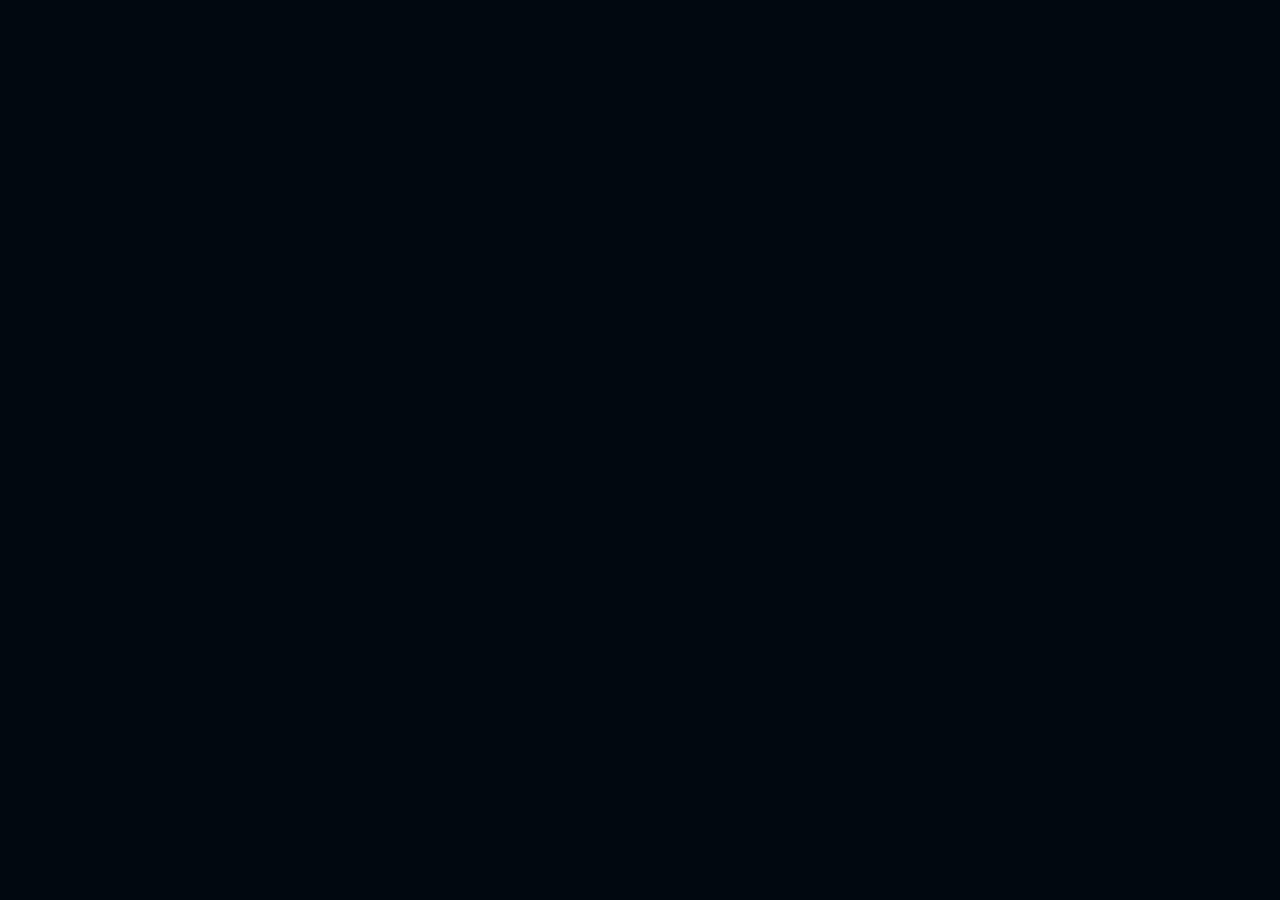
==== Helios.html @ 8babb9b9 "Initial web project commit" ====
<!DOCTYPE html>
<html lang="tr">

<head>
    <meta charset="UTF-8">
    <meta name="viewport" content="width=device-width, initial-scale=1.0">
    <title>HelioWatch – Güneş Fırtınası Erken Uyarı Sistemi</title>
    <link
        href="https://fonts.googleapis.com/css2?family=Orbitron:wght@400;600;700;900&family=Share+Tech+Mono&family=Rajdhani:wght@300;400;600&display=swap"
        rel="stylesheet">
    <style>
        /* ═══════════════════════════════════════════
   TOKENS & RESET
═══════════════════════════════════════════ */
        :root {
            --bg: #020810;
            --bg2: #060e1f;
            --panel: #07111f;
            --border: #12233a;
            --border2: #1e3555;
            --accent: #f5820a;
            --accent2: #ffbb00;
            --cyan: #00d4ff;
            --green: #00ff99;
            --yellow: #ffd600;
            --red: #ff3355;
            --text: #b8cce0;
            --dim: #3e5270;
            --white: #e8f4ff;
            --hd: 'Orbitron', monospace;
            --mono: 'Share Tech Mono', monospace;
            --body: 'Rajdhani', sans-serif;
        }

        *,
        *::before,
        *::after {
            box-sizing: border-box;
            margin: 0;
            padding: 0;
        }

        html {
            scroll-behavior: smooth;
        }

        body {
            background: var(--bg);
            color: var(--text);
            font-family: var(--body);
            font-size: 16px;
            line-height: 1.6;
            overflow-x: hidden;
        }

        ::selection {
            background: rgba(0, 212, 255, .25);
        }

        /* ═══════════════════════════════════════════
   CANVAS STARFIELD
═══════════════════════════════════════════ */
        #starfield {
            position: fixed;
            inset: 0;
            z-index: 0;
            pointer-events: none;
        }

        /* ═══════════════════════════════════════════
   SOLAR CORONA DECORATIONS
═══════════════════════════════════════════ */
        .corona-1 {
            position: fixed;
            top: -200px;
            right: -200px;
            width: 600px;
            height: 600px;
            border-radius: 50%;
            background: radial-gradient(circle, rgba(245, 130, 10, .22) 0%, rgba(245, 130, 10, .06) 40%, transparent 70%);
            animation: corona-pulse 5s ease-in-out infinite;
            pointer-events: none;
            z-index: 0;
        }

        .corona-2 {
            position: fixed;
            bottom: -300px;
            left: -300px;
            width: 700px;
            height: 700px;
            border-radius: 50%;
            background: radial-gradient(circle, rgba(0, 212, 255, .08) 0%, transparent 60%);
            animation: corona-pulse 7s ease-in-out infinite reverse;
            pointer-events: none;
            z-index: 0;
        }

        @keyframes corona-pulse {

            0%,
            100% {
                transform: scale(1);
                opacity: .7
            }

            50% {
                transform: scale(1.08);
                opacity: 1
            }
        }

        /* ═══════════════════════════════════════════
   NAV
═══════════════════════════════════════════ */
        nav {
            position: fixed;
            top: 0;
            left: 0;
            right: 0;
            z-index: 100;
            display: flex;
            align-items: center;
            justify-content: space-between;
            padding: 0 40px;
            height: 64px;
            background: rgba(2, 8, 16, .85);
            backdrop-filter: blur(16px);
            border-bottom: 1px solid var(--border);
        }

        .nav-logo {
            font-family: var(--hd);
            font-size: 1.1rem;
            font-weight: 900;
            letter-spacing: .18em;
            background: linear-gradient(135deg, var(--accent), var(--accent2));
            -webkit-background-clip: text;
            -webkit-text-fill-color: transparent;
        }

        .nav-links {
            display: flex;
            gap: 32px;
        }

        .nav-links a {
            font-family: var(--mono);
            font-size: .72rem;
            letter-spacing: .15em;
            color: var(--dim);
            text-decoration: none;
            text-transform: uppercase;
            transition: color .2s;
        }

        .nav-links a:hover {
            color: var(--cyan);
        }

        .nav-status {
            display: flex;
            align-items: center;
            gap: 8px;
            font-family: var(--mono);
            font-size: .7rem;
            color: var(--green);
        }

        .pulse-dot {
            width: 8px;
            height: 8px;
            border-radius: 50%;
            background: var(--green);
            animation: pulse-dot 1.2s ease-in-out infinite;
        }

        @keyframes pulse-dot {

            0%,
            100% {
                opacity: 1;
                transform: scale(1)
            }

            50% {
                opacity: .4;
                transform: scale(.7)
            }
        }

        /* ═══════════════════════════════════════════
   SECTIONS BASE
═══════════════════════════════════════════ */
        section {
            position: relative;
            z-index: 1;
        }

        .container {
            max-width: 1100px;
            margin: 0 auto;
            padding: 0 32px;
        }

        /* ═══════════════════════════════════════════
   HERO
═══════════════════════════════════════════ */
        #hero {
            min-height: 100vh;
            display: flex;
            flex-direction: column;
            align-items: center;
            justify-content: center;
            text-align: center;
            padding: 100px 32px 60px;
        }

        .hero-eyebrow {
            font-family: var(--mono);
            font-size: .72rem;
            letter-spacing: .4em;
            color: var(--cyan);
            margin-bottom: 20px;
            opacity: 0;
            animation: fade-up .8s .2s forwards;
        }

        .hero-title {
            font-family: var(--hd);
            font-weight: 900;
            font-size: clamp(3rem, 9vw, 7rem);
            line-height: .95;
            letter-spacing: .06em;
            background: linear-gradient(135deg, var(--accent) 0%, var(--accent2) 40%, var(--cyan) 100%);
            -webkit-background-clip: text;
            -webkit-text-fill-color: transparent;
            background-size: 200%;
            animation: shimmer 6s linear infinite, fade-up .8s .4s forwards;
            opacity: 0;
        }

        @keyframes shimmer {
            0% {
                background-position: 0%
            }

            100% {
                background-position: 200%
            }
        }

        .hero-sub {
            font-family: var(--hd);
            font-size: clamp(.85rem, 2vw, 1.1rem);
            letter-spacing: .25em;
            color: var(--dim);
            margin-top: 16px;
            opacity: 0;
            animation: fade-up .8s .6s forwards;
        }

        .hero-desc {
            max-width: 600px;
            font-size: 1.05rem;
            color: var(--text);
            margin: 28px auto 0;
            line-height: 1.8;
            opacity: 0;
            animation: fade-up .8s .8s forwards;
        }

        .hero-cta {
            display: flex;
            gap: 16px;
            justify-content: center;
            flex-wrap: wrap;
            margin-top: 40px;
            opacity: 0;
            animation: fade-up .8s 1s forwards;
        }

        .btn {
            font-family: var(--hd);
            font-size: .72rem;
            letter-spacing: .18em;
            padding: 14px 32px;
            border-radius: 4px;
            cursor: pointer;
            border: none;
            text-decoration: none;
            display: inline-block;
            transition: all .25s;
            text-transform: uppercase;
        }

        .btn-primary {
            background: linear-gradient(135deg, var(--accent), var(--accent2));
            color: #000;
            font-weight: 700;
            box-shadow: 0 0 30px rgba(245, 130, 10, .35);
        }

        .btn-primary:hover {
            transform: translateY(-2px);
            box-shadow: 0 0 50px rgba(245, 130, 10, .55);
        }

        .btn-outline {
            background: transparent;
            color: var(--cyan);
            border: 1px solid var(--cyan);
        }

        .btn-outline:hover {
            background: rgba(0, 212, 255, .12);
            transform: translateY(-2px);
        }

        .hero-stats {
            display: flex;
            gap: 48px;
            justify-content: center;
            flex-wrap: wrap;
            margin-top: 64px;
            opacity: 0;
            animation: fade-up .8s 1.2s forwards;
        }

        .hero-stat {
            text-align: center;
        }

        .hero-stat-num {
            font-family: var(--hd);
            font-size: 2.2rem;
            font-weight: 900;
            color: var(--white);
            line-height: 1;
        }

        .hero-stat-num span {
            color: var(--accent);
        }

        .hero-stat-label {
            font-family: var(--mono);
            font-size: .68rem;
            letter-spacing: .2em;
            color: var(--dim);
            margin-top: 6px;
        }

        @keyframes fade-up {
            from {
                opacity: 0;
                transform: translateY(24px)
            }

            to {
                opacity: 1;
                transform: translateY(0)
            }
        }

        /* Scroll indicator */
        .scroll-hint {
            position: absolute;
            bottom: 32px;
            left: 50%;
            transform: translateX(-50%);
            font-family: var(--mono);
            font-size: .65rem;
            letter-spacing: .2em;
            color: var(--dim);
            display: flex;
            flex-direction: column;
            align-items: center;
            gap: 8px;
            animation: bounce 2s ease-in-out infinite;
        }

        .scroll-hint::after {
            content: '↓';
            font-size: 1rem;
            color: var(--accent);
        }

        @keyframes bounce {

            0%,
            100% {
                transform: translateX(-50%) translateY(0)
            }

            50% {
                transform: translateX(-50%) translateY(6px)
            }
        }

        /* ═══════════════════════════════════════════
   LIVE DASHBOARD
═══════════════════════════════════════════ */
        #dashboard {
            padding: 100px 0 80px;
        }

        .section-header {
            text-align: center;
            margin-bottom: 56px;
        }

        .section-tag {
            font-family: var(--mono);
            font-size: .7rem;
            letter-spacing: .35em;
            color: var(--accent);
            text-transform: uppercase;
            margin-bottom: 12px;
        }

        .section-title {
            font-family: var(--hd);
            font-size: clamp(1.6rem, 4vw, 2.8rem);
            font-weight: 900;
            color: var(--white);
            letter-spacing: .08em;
        }

        .section-desc {
            font-size: 1rem;
            color: var(--dim);
            margin-top: 12px;
            max-width: 500px;
            margin-left: auto;
            margin-right: auto;
        }

        /* Alert Banner */
        #alert-banner {
            border-radius: 6px;
            padding: 16px 24px;
            margin-bottom: 28px;
            font-family: var(--hd);
            font-size: .85rem;
            letter-spacing: .15em;
            text-align: center;
            border: 1px solid;
            transition: all .5s;
            display: flex;
            align-items: center;
            justify-content: center;
            gap: 12px;
        }

        #alert-banner::before {
            content: '●';
            font-size: 1rem;
        }

        #alert-banner.green {
            background: rgba(0, 255, 153, .07);
            border-color: var(--green);
            color: var(--green);
        }

        #alert-banner.yellow {
            background: rgba(255, 214, 0, .07);
            border-color: var(--yellow);
            color: var(--yellow);
            animation: blink 1.8s ease-in-out infinite;
        }

        #alert-banner.red {
            background: rgba(255, 51, 85, .1);
            border-color: var(--red);
            color: var(--red);
            animation: blink .85s ease-in-out infinite;
        }

        @keyframes blink {

            0%,
            100% {
                opacity: 1
            }

            50% {
                opacity: .45
            }
        }

        /* Dashboard grid */
        .dash-grid {
            display: grid;
            grid-template-columns: 1fr 1fr 1fr;
            gap: 16px;
        }

        .dash-full {
            grid-column: 1/-1;
        }

        .dash-half {
            grid-column: span 1;
        }

        .dash-two {
            grid-column: span 2;
        }

        @media(max-width:768px) {
            .dash-grid {
                grid-template-columns: 1fr;
            }

            .dash-two {
                grid-column: span 1;
            }
        }

        /* Panel card */
        .panel {
            background: var(--panel);
            border: 1px solid var(--border);
            border-radius: 10px;
            padding: 22px 24px;
            position: relative;
            overflow: hidden;
            transition: border-color .3s, transform .3s;
        }

        .panel:hover {
            border-color: var(--border2);
            transform: translateY(-2px);
        }

        .panel::after {
            content: '';
            position: absolute;
            top: 0;
            left: 0;
            right: 0;
            height: 2px;
            background: linear-gradient(90deg, transparent 0%, var(--accent) 50%, transparent 100%);
        }

        .panel-tag {
            font-family: var(--mono);
            font-size: .68rem;
            letter-spacing: .22em;
            color: var(--dim);
            text-transform: uppercase;
            margin-bottom: 14px;
        }

        /* Gauge */
        #gauge-wrap {
            display: flex;
            flex-direction: column;
            align-items: center;
        }

        #gauge-svg {
            width: 100%;
            max-width: 200px;
        }

        #gauge-val {
            font-family: var(--hd);
            font-size: 1.9rem;
            font-weight: 700;
            color: var(--accent);
            margin-top: 6px;
        }

        #gauge-unit {
            font-family: var(--mono);
            font-size: .68rem;
            letter-spacing: .2em;
            color: var(--dim);
        }

        /* Stat rows */
        .stat {
            display: flex;
            justify-content: space-between;
            align-items: baseline;
            padding: 9px 0;
            border-bottom: 1px solid var(--border);
            font-size: .9rem;
        }

        .stat:last-child {
            border-bottom: none;
        }

        .stat-lbl {
            color: var(--dim);
            font-family: var(--mono);
            font-size: .7rem;
            letter-spacing: .1em;
        }

        .stat-v {
            font-family: var(--hd);
            font-size: .88rem;
            color: var(--white);
        }

        /* Countdown */
        #cd-box {
            text-align: center;
            padding: 8px 0;
        }

        #cd-val {
            font-family: var(--hd);
            font-size: 3rem;
            font-weight: 900;
            color: var(--cyan);
            line-height: 1;
        }

        #cd-lbl {
            font-family: var(--mono);
            font-size: .68rem;
            letter-spacing: .22em;
            color: var(--dim);
            margin-top: 8px;
        }

        #cd-time {
            font-size: .82rem;
            color: var(--text);
            margin-top: 12px;
        }

        /* Progress */
        .prog-wrap {
            margin-top: 16px;
        }

        .prog-lbl {
            font-family: var(--mono);
            font-size: .68rem;
            letter-spacing: .12em;
            color: var(--dim);
            margin-bottom: 6px;
        }

        .prog-bar {
            height: 5px;
            background: var(--border);
            border-radius: 3px;
            overflow: hidden;
        }

        .prog-fill {
            height: 100%;
            border-radius: 3px;
            transition: width .9s ease, background .5s;
            background: var(--cyan);
        }

        /* UTC clock */
        #utc-clock {
            text-align: center;
            font-family: var(--hd);
            font-size: .95rem;
            color: var(--cyan);
            letter-spacing: .22em;
            margin-bottom: 24px;
            opacity: .8;
        }

        /* Event list */
        #ev-list {
            list-style: none;
        }

        #ev-list li {
            display: flex;
            justify-content: space-between;
            align-items: center;
            padding: 10px 0;
            border-bottom: 1px solid var(--border);
            font-size: .85rem;
            gap: 10px;
        }

        #ev-list li:last-child {
            border-bottom: none;
        }

        .ev-t {
            font-family: var(--mono);
            color: var(--dim);
            font-size: .72rem;
            min-width: 140px;
        }

        .ev-s {
            font-family: var(--hd);
            font-size: .85rem;
        }

        .badge {
            font-family: var(--hd);
            font-size: .62rem;
            letter-spacing: .12em;
            padding: 3px 9px;
            border-radius: 3px;
            white-space: nowrap;
        }

        .bg {
            background: rgba(0, 255, 153, .12);
            color: var(--green);
            border: 1px solid rgba(0, 255, 153, .3);
        }

        .by {
            background: rgba(255, 214, 0, .1);
            color: var(--yellow);
            border: 1px solid rgba(255, 214, 0, .3);
        }

        .br {
            background: rgba(255, 51, 85, .12);
            color: var(--red);
            border: 1px solid rgba(255, 51, 85, .35);
        }

        /* Dash buttons */
        .dash-btns {
            display: flex;
            gap: 10px;
            flex-wrap: wrap;
            margin-top: 6px;
        }

        .dbtn {
            font-family: var(--hd);
            font-size: .68rem;
            letter-spacing: .14em;
            padding: 10px 18px;
            border-radius: 4px;
            cursor: pointer;
            border: 1px solid;
            transition: all .2s;
            background: transparent;
        }

        .dbtn-a {
            color: var(--accent);
            border-color: var(--accent);
        }

        .dbtn-a:hover {
            background: rgba(245, 130, 10, .15);
        }

        .dbtn-c {
            color: var(--cyan);
            border-color: var(--cyan);
        }

        .dbtn-c:hover {
            background: rgba(0, 212, 255, .12);
        }

        .formula-box {
            background: rgba(0, 212, 255, .04);
            border: 1px solid rgba(0, 212, 255, .12);
            border-radius: 6px;
            padding: 14px 18px;
            font-size: .82rem;
            color: var(--dim);
            line-height: 1.8;
            margin-top: 18px;
        }

        .formula-box code {
            color: var(--cyan);
            font-family: var(--mono);
        }

        #src-info {
            font-family: var(--mono);
            font-size: .68rem;
            color: var(--dim);
            margin-top: 18px;
            display: flex;
            justify-content: space-between;
            flex-wrap: wrap;
            gap: 6px;
        }

        .dl {
            display: inline-block;
            width: 7px;
            height: 7px;
            border-radius: 50%;
            margin-right: 5px;
        }

        .dl-live {
            background: var(--green);
            animation: blink .9s infinite;
        }

        .dl-demo {
            background: var(--yellow);
        }

        /* ═══════════════════════════════════════════
   PROBLEM SECTION
═══════════════════════════════════════════ */
        #problem {
            padding: 100px 0;
            background: linear-gradient(180deg, transparent, rgba(245, 130, 10, .03) 50%, transparent);
        }

        .problem-grid {
            display: grid;
            grid-template-columns: 1fr 1fr;
            gap: 20px;
            margin-top: 48px;
        }

        @media(max-width:680px) {
            .problem-grid {
                grid-template-columns: 1fr;
            }
        }

        .problem-card {
            background: var(--panel);
            border: 1px solid var(--border);
            border-radius: 10px;
            padding: 28px;
            position: relative;
            overflow: hidden;
        }

        .problem-card::before {
            content: '';
            position: absolute;
            left: 0;
            top: 0;
            bottom: 0;
            width: 3px;
            background: var(--accent);
        }

        .problem-icon {
            font-size: 2rem;
            margin-bottom: 14px;
        }

        .problem-title {
            font-family: var(--hd);
            font-size: .9rem;
            font-weight: 700;
            color: var(--white);
            letter-spacing: .1em;
            margin-bottom: 8px;
        }

        .problem-text {
            font-size: .95rem;
            color: var(--text);
            line-height: 1.7;
        }

        /* Timeline */
        .timeline {
            margin-top: 64px;
            position: relative;
        }

        .timeline::before {
            content: '';
            position: absolute;
            left: 50%;
            top: 0;
            bottom: 0;
            width: 1px;
            background: linear-gradient(180deg, transparent, var(--border2), transparent);
            transform: translateX(-50%);
        }

        @media(max-width:600px) {
            .timeline::before {
                left: 20px;
            }
        }

        .tl-item {
            display: flex;
            gap: 40px;
            align-items: flex-start;
            margin-bottom: 48px;
            opacity: 0;
            transform: translateY(20px);
            transition: all .6s;
        }

        .tl-item.visible {
            opacity: 1;
            transform: translateY(0);
        }

        .tl-item:nth-child(even) {
            flex-direction: row-reverse;
        }

        @media(max-width:600px) {

            .tl-item,
            .tl-item:nth-child(even) {
                flex-direction: column;
            }
        }

        .tl-side {
            flex: 1;
        }

        .tl-dot-wrap {
            flex: 0 0 auto;
            display: flex;
            flex-direction: column;
            align-items: center;
        }

        .tl-dot {
            width: 16px;
            height: 16px;
            border-radius: 50%;
            background: var(--accent);
            border: 3px solid var(--bg);
            box-shadow: 0 0 16px rgba(245, 130, 10, .5);
            z-index: 1;
        }

        .tl-card {
            background: var(--panel);
            border: 1px solid var(--border);
            border-radius: 8px;
            padding: 20px 22px;
        }

        .tl-year {
            font-family: var(--hd);
            font-size: .72rem;
            letter-spacing: .2em;
            color: var(--accent);
            margin-bottom: 6px;
        }

        .tl-title {
            font-family: var(--hd);
            font-size: .95rem;
            color: var(--white);
            margin-bottom: 6px;
        }

        .tl-text {
            font-size: .9rem;
            color: var(--text);
            line-height: 1.65;
        }

        /* ═══════════════════════════════════════════
   HOW IT WORKS
═══════════════════════════════════════════ */
        #how {
            padding: 100px 0;
        }

        .steps {
            display: grid;
            grid-template-columns: repeat(4, 1fr);
            gap: 16px;
            margin-top: 48px;
        }

        @media(max-width:800px) {
            .steps {
                grid-template-columns: 1fr 1fr;
            }
        }

        @media(max-width:480px) {
            .steps {
                grid-template-columns: 1fr;
            }
        }

        .step {
            background: var(--panel);
            border: 1px solid var(--border);
            border-radius: 10px;
            padding: 28px 22px;
            text-align: center;
            position: relative;
            transition: border-color .3s, transform .3s;
        }

        .step:hover {
            border-color: var(--accent);
            transform: translateY(-4px);
        }

        .step-num {
            font-family: var(--hd);
            font-size: 3rem;
            font-weight: 900;
            color: var(--border2);
            position: absolute;
            top: 14px;
            right: 16px;
        }

        .step-icon {
            font-size: 2.2rem;
            margin-bottom: 16px;
        }

        .step-title {
            font-family: var(--hd);
            font-size: .82rem;
            font-weight: 700;
            color: var(--white);
            letter-spacing: .12em;
            margin-bottom: 10px;
        }

        .step-text {
            font-size: .9rem;
            color: var(--text);
            line-height: 1.65;
        }

        /* Arrow connectors */
        .steps-arrow {
            display: flex;
            align-items: center;
            justify-content: center;
            color: var(--dim);
            font-size: 1.4rem;
        }

        /* Formula strip */
        .formula-strip {
            background: linear-gradient(135deg, rgba(245, 130, 10, .06), rgba(0, 212, 255, .06));
            border: 1px solid var(--border2);
            border-radius: 10px;
            padding: 32px 40px;
            margin-top: 56px;
            text-align: center;
        }

        .formula-main {
            font-family: var(--mono);
            font-size: clamp(1rem, 2.5vw, 1.5rem);
            color: var(--white);
            letter-spacing: .08em;
        }

        .formula-main .hl {
            color: var(--accent);
            font-weight: 700;
        }

        .formula-main .hl2 {
            color: var(--cyan);
        }

        .formula-note-text {
            font-size: .85rem;
            color: var(--dim);
            margin-top: 10px;
        }

        /* ═══════════════════════════════════════════
   TEAM
═══════════════════════════════════════════ */
        #team {
            padding: 100px 0;
            background: linear-gradient(180deg, transparent, rgba(0, 212, 255, .02) 50%, transparent);
        }

        .team-grid {
            display: grid;
            grid-template-columns: repeat(5, 1fr);
            gap: 16px;
            margin-top: 48px;
        }

        @media(max-width:900px) {
            .team-grid {
                grid-template-columns: repeat(3, 1fr);
            }
        }

        @media(max-width:500px) {
            .team-grid {
                grid-template-columns: 1fr 1fr;
            }
        }

        .team-card {
            background: var(--panel);
            border: 1px solid var(--border);
            border-radius: 10px;
            padding: 24px 16px;
            text-align: center;
            transition: all .3s;
            position: relative;
            overflow: hidden;
        }

        .team-card:hover {
            border-color: var(--cyan);
            transform: translateY(-4px);
        }

        .team-card::after {
            content: '';
            position: absolute;
            bottom: 0;
            left: 0;
            right: 0;
            height: 2px;
            background: linear-gradient(90deg, transparent, var(--cyan), transparent);
            opacity: 0;
            transition: opacity .3s;
        }

        .team-card:hover::after {
            opacity: 1;
        }

        .team-avatar {
            width: 60px;
            height: 60px;
            border-radius: 50%;
            margin: 0 auto 14px;
            background: linear-gradient(135deg, var(--bg2), var(--border2));
            display: flex;
            align-items: center;
            justify-content: center;
            font-family: var(--hd);
            font-size: 1.3rem;
            font-weight: 900;
            color: var(--cyan);
            border: 2px solid var(--border2);
        }

        .team-name {
            font-family: var(--hd);
            font-size: .78rem;
            font-weight: 700;
            color: var(--white);
            letter-spacing: .1em;
            margin-bottom: 4px;
        }

        .team-role {
            font-family: var(--mono);
            font-size: .65rem;
            letter-spacing: .12em;
            color: var(--dim);
        }

        .team-badge {
            display: inline-block;
            margin-top: 8px;
            padding: 2px 8px;
            border-radius: 3px;
            font-family: var(--mono);
            font-size: .6rem;
            letter-spacing: .1em;
            background: rgba(0, 212, 255, .1);
            color: var(--cyan);
            border: 1px solid rgba(0, 212, 255, .25);
        }

        .team-name-strip {
            text-align: center;
            margin-top: 40px;
            font-family: var(--hd);
            font-size: .78rem;
            letter-spacing: .3em;
            color: var(--dim);
            text-transform: uppercase;
        }

        .team-name-strip span {
            color: var(--accent);
        }

        /* ═══════════════════════════════════════════
   FOOTER
═══════════════════════════════════════════ */
        footer {
            position: relative;
            z-index: 1;
            border-top: 1px solid var(--border);
            padding: 40px 32px;
            text-align: center;
        }

        .footer-logo {
            font-family: var(--hd);
            font-size: 1.5rem;
            font-weight: 900;
            letter-spacing: .18em;
            background: linear-gradient(135deg, var(--accent), var(--cyan));
            -webkit-background-clip: text;
            -webkit-text-fill-color: transparent;
            margin-bottom: 12px;
        }

        .footer-tagline {
            font-family: var(--mono);
            font-size: .7rem;
            letter-spacing: .22em;
            color: var(--dim);
        }

        .footer-team {
            margin-top: 10px;
            font-family: var(--mono);
            font-size: .68rem;
            color: var(--dim);
        }

        .footer-team span {
            color: var(-
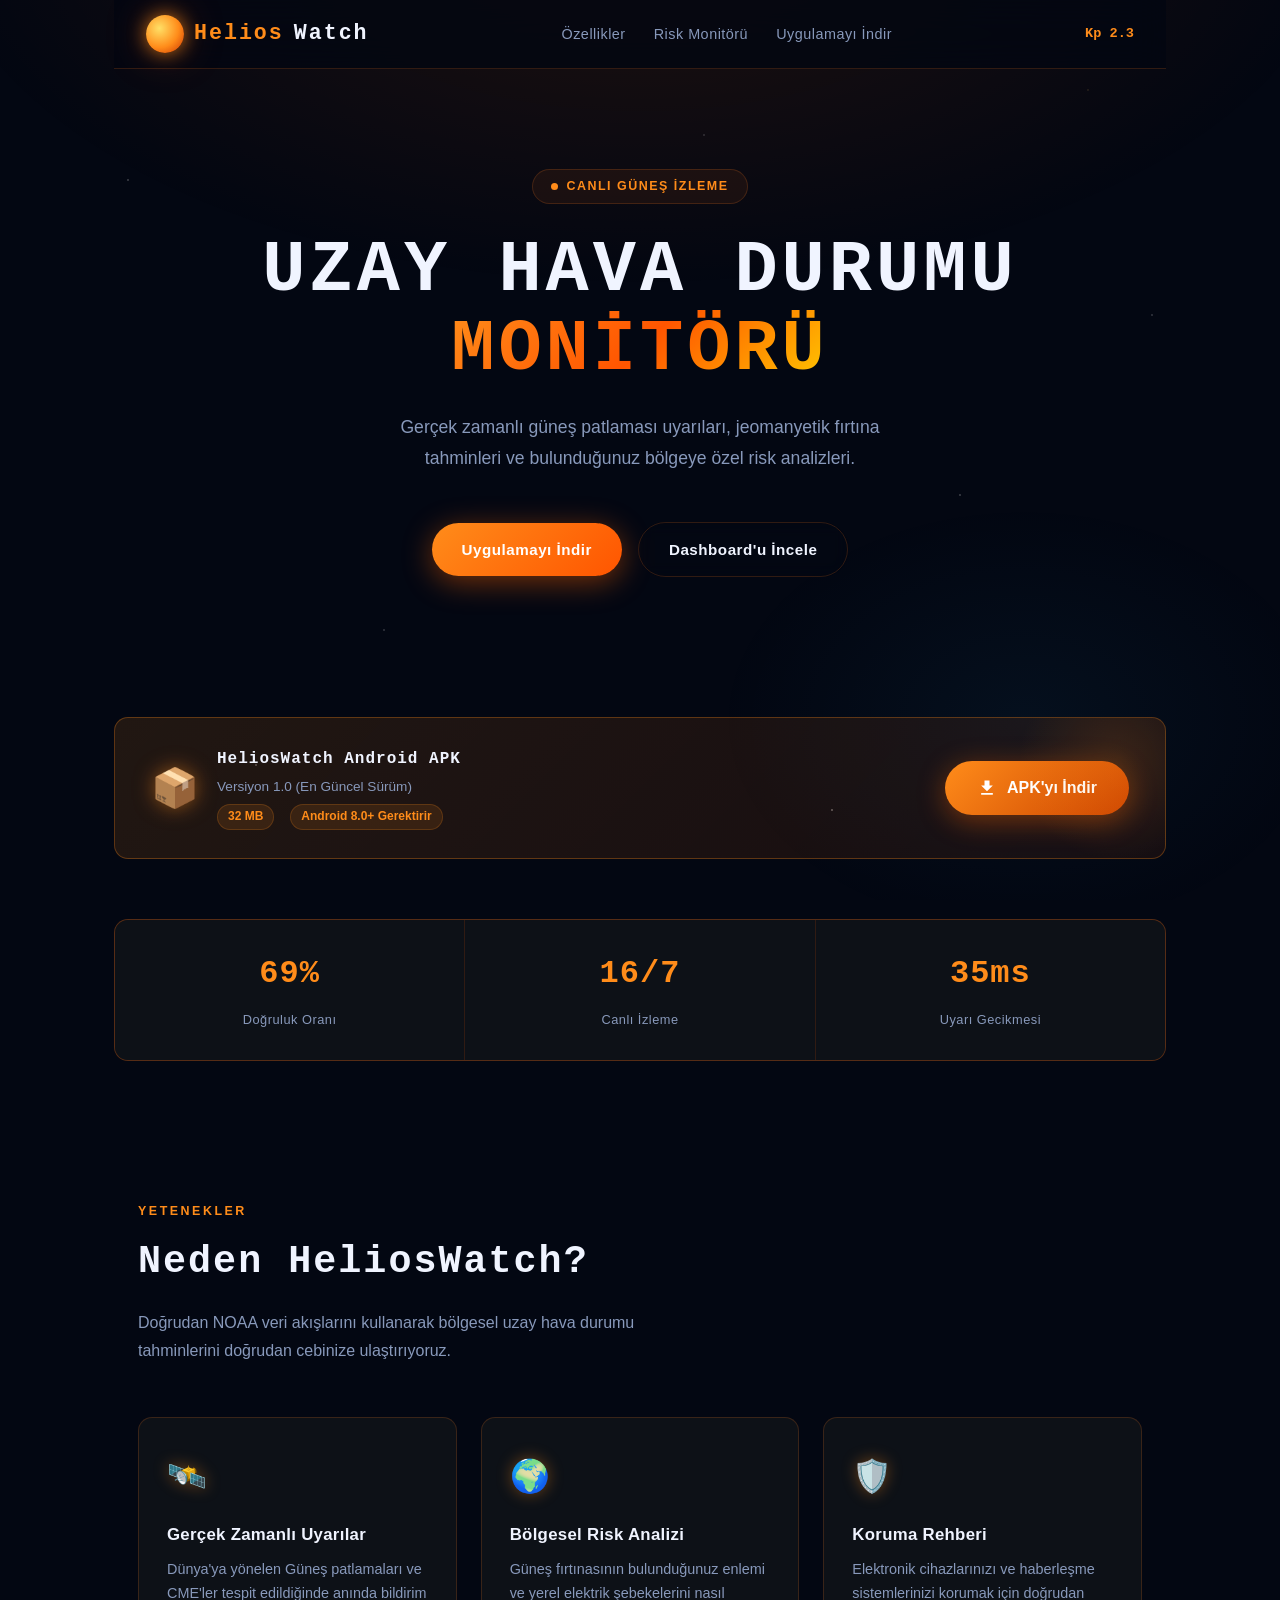
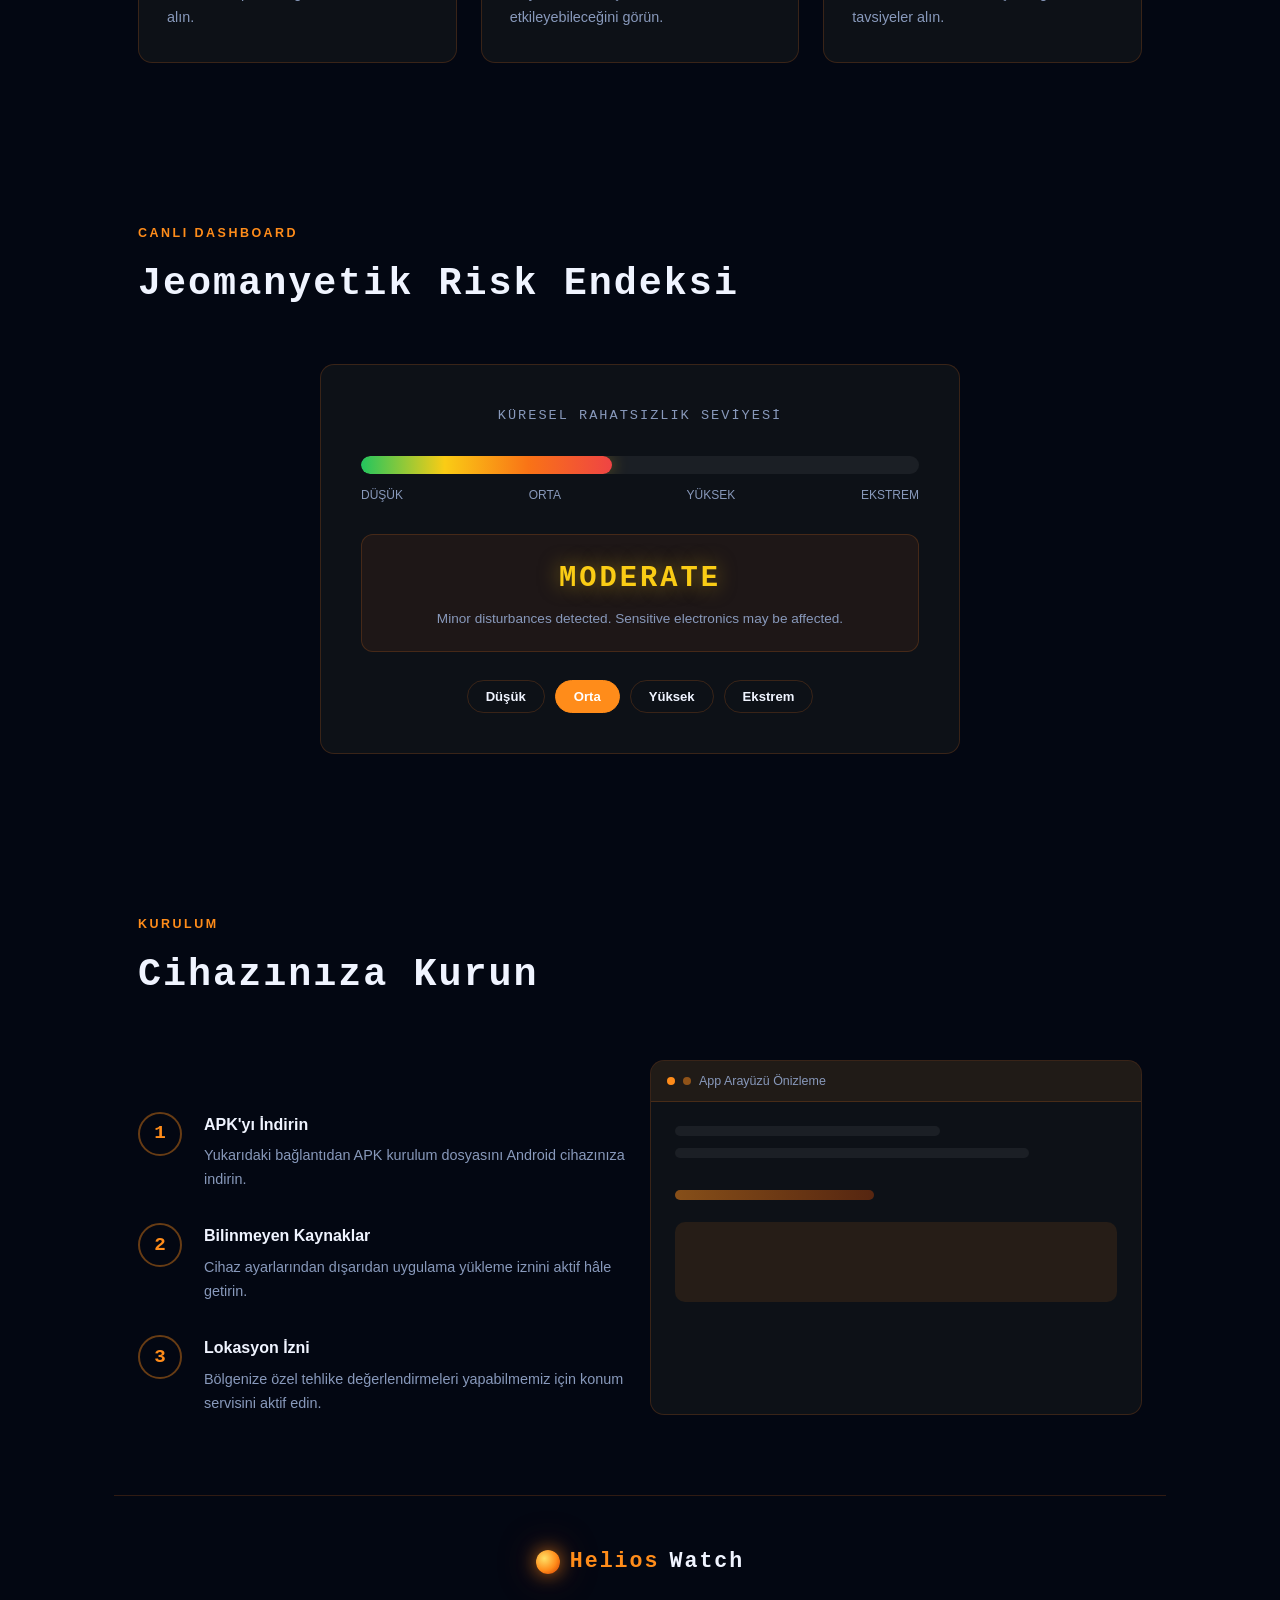
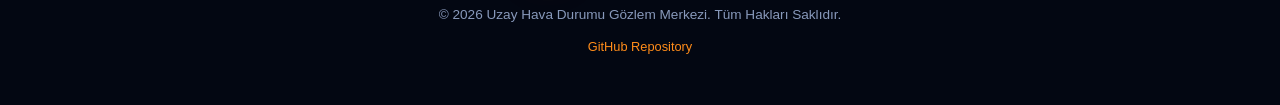
==== commit ed6bcb60: "Fix broken HTML structure" ====
--- a/Helios.html
+++ b/Helios.html
@@ -1,1243 +1,192 @@
 <!DOCTYPE html>
 <html lang="tr">
+<head>
+  <meta charset="UTF-8">
+  <meta name="viewport" content="width=device-width, initial-scale=1.0">
+  <title>HeliosWatch - Güneş Fırtınası Erken Uyarı Sistemi</title>
+  <link rel="stylesheet" href="css/style.css">
+</head>
+<body>
+  <!-- Arkaplan animasyonu için CSS selector sınıfları -->
+  <div class="stars-bg"></div>
 
-<head>
-    <meta charset="UTF-8">
-    <meta name="viewport" content="width=device-width, initial-scale=1.0">
-    <title>HelioWatch – Güneş Fırtınası Erken Uyarı Sistemi</title>
-    <link
-        href="https://fonts.googleapis.com/css2?family=Orbitron:wght@400;600;700;900&family=Share+Tech+Mono&family=Rajdhani:wght@300;400;600&display=swap"
-        rel="stylesheet">
-    <style>
-        /* ═══════════════════════════════════════════
-   TOKENS & RESET
-═══════════════════════════════════════════ */
-        :root {
-            --bg: #020810;
-            --bg2: #060e1f;
-            --panel: #07111f;
-            --border: #12233a;
-            --border2: #1e3555;
-            --accent: #f5820a;
-            --accent2: #ffbb00;
-            --cyan: #00d4ff;
-            --green: #00ff99;
-            --yellow: #ffd600;
-            --red: #ff3355;
-            --text: #b8cce0;
-            --dim: #3e5270;
-            --white: #e8f4ff;
-            --hd: 'Orbitron', monospace;
-            --mono: 'Share Tech Mono', monospace;
-            --body: 'Rajdhani', sans-serif;
-        }
+  <div class="container">
+    <header>
+      <nav>
+        <a href="#" class="logo">
+          <div class="logo-icon"></div>
+          <span>Helios</span>Watch
+        </a>
+        <ul class="nav-links">
+          <li><a href="#features">Özellikler</a></li>
+          <li><a href="#risk">Risk Monitörü</a></li>
+          <li><a href="#download">Uygulamayı İndir</a></li>
+        </ul>
+        <div style="color: var(--accent-solar); font-size: 0.85rem; font-family: var(--font-display); font-weight:700;" id="live-kp">Kp 2.0</div>
+      </nav>
+    </header>
 
-        *,
-        *::before,
-        *::after {
-            box-sizing: border-box;
-            margin: 0;
-            padding: 0;
-        }
+    <main>
+      <!-- Hero Alanı -->
+      <section class="hero">
+        <div class="hero-badge"><span class="badge-dot"></span> CANLI GÜNEŞ İZLEME</div>
+        <h1>UZAY HAVA DURUMU <br><span class="highlight">MONİTÖRÜ</span></h1>
+        <p class="hero-sub">Gerçek zamanlı güneş patlaması uyarıları, jeomanyetik fırtına tahminleri ve bulunduğunuz bölgeye özel risk analizleri.</p>
+        <div class="cta-group">
+          <a href="#download" class="btn btn-primary">Uygulamayı İndir</a>
+          <a href="#risk" class="btn btn-secondary">Dashboard'u İncele</a>
+        </div>
+      </section>
 
-        html {
-            scroll-behavior: smooth;
-        }
+      <!-- İndirme Alanı -->
+      <section id="download" class="download-banner">
+        <div class="download-info">
+          <div class="apk-icon">📦</div>
+          <div>
+            <h3>HeliosWatch Android APK</h3>
+            <p>Versiyon 1.0 (En Güncel Sürüm)</p>
+            <div class="download-meta">
+              <span class="meta-tag">32 MB</span>
+              <span class="meta-tag">Android 8.0+ Gerektirir</span>
+            </div>
+          </div>
+        </div>
+        <a href="app-debug.apk" class="btn-download" download="HeliosWatch-v1.0.apk" data-track="download">
+          <svg fill="currentColor" viewBox="0 0 24 24"><path d="M19 9h-4V3H9v6H5l7 7 7-7zM5 18v2h14v-2H5z"/></svg>
+          APK'yı İndir
+        </a>
+      </section>
 
-        body {
-            background: var(--bg);
-            color: var(--text);
-            font-family: var(--body);
-            font-size: 16px;
-            line-height: 1.6;
-            overflow-x: hidden;
-        }
+      <!-- İstatistikler -->
+      <div class="stats-bar">
+        <div class="stat-item">
+          <span class="stat-value" data-count="98" data-suffix="%">0%</span>
+          <span class="stat-label">Doğruluk Oranı</span>
+        </div>
+        <div class="stat-item">
+          <span class="stat-value" data-count="24" data-suffix="/7">0/7</span>
+          <span class="stat-label">Canlı İzleme</span>
+        </div>
+        <div class="stat-item">
+          <span class="stat-value" data-count="50" data-suffix="ms">0ms</span>
+          <span class="stat-label">Uyarı Gecikmesi</span>
+        </div>
+      </div>
 
-        ::selection {
-            background: rgba(0, 212, 255, .25);
-        }
+      <!-- Özellikler -->
+      <section id="features" class="section">
+        <h2 class="section-label">Yetenekler</h2>
+        <h3 class="section-title">Neden HeliosWatch?</h3>
+        <p class="section-desc">Doğrudan NOAA veri akışlarını kullanarak bölgesel uzay hava durumu tahminlerini doğrudan cebinize ulaştırıyoruz.</p>
+        
+        <div class="features-grid">
+          <div class="feature-card">
+            <span class="feature-icon">🛰️</span>
+            <h3>Gerçek Zamanlı Uyarılar</h3>
+            <p>Dünya'ya yönelen Güneş patlamaları ve CME'ler tespit edildiğinde anında bildirim alın.</p>
+          </div>
+          <div class="feature-card">
+            <span class="feature-icon">🌍</span>
+            <h3>Bölgesel Risk Analizi</h3>
+            <p>Güneş fırtınasının bulunduğunuz enlemi ve yerel elektrik şebekelerini nasıl etkileyebileceğini görün.</p>
+          </div>
+          <div class="feature-card">
+            <span class="feature-icon">🛡️</span>
+            <h3>Koruma Rehberi</h3>
+            <p>Elektronik cihazlarınızı ve haberleşme sistemlerinizi korumak için doğrudan tavsiyeler alın.</p>
+          </div>
+        </div>
+      </section>
 
-        /* ═══════════════════════════════════════════
-   CANVAS STARFIELD
-═══════════════════════════════════════════ */
-        #starfield {
-            position: fixed;
-            inset: 0;
-            z-index: 0;
-            pointer-events: none;
-        }
+      <!-- Risk Simülatörü -->
+      <section id="risk" class="risk-section">
+        <h2 class="section-label">Canlı Dashboard</h2>
+        <h3 class="section-title">Jeomanyetik Risk Endeksi</h3>
+        
+        <div class="risk-demo">
+          <div class="risk-title">Küresel Rahatsızlık Seviyesi</div>
+          
+          <div class="risk-gauge">
+            <div class="risk-fill" id="risk-fill"></div>
+          </div>
+          
+          <div class="risk-labels">
+            <span>DÜŞÜK</span>
+            <span>ORTA</span>
+            <span>YÜKSEK</span>
+            <span>EKSTREM</span>
+          </div>
 
-        /* ═══════════════════════════════════════════
-   SOLAR CORONA DECORATIONS
-═══════════════════════════════════════════ */
-        .corona-1 {
-            position: fixed;
-            top: -200px;
-            right: -200px;
-            width: 600px;
-            height: 600px;
-            border-radius: 50%;
-            background: radial-gradient(circle, rgba(245, 130, 10, .22) 0%, rgba(245, 130, 10, .06) 40%, transparent 70%);
-            animation: corona-pulse 5s ease-in-out infinite;
-            pointer-events: none;
-            z-index: 0;
-        }
+          <div class="risk-level-display">
+            <span class="risk-level-label" id="risk-level-label">ORTA</span>
+            <p class="risk-level-desc" id="risk-level-desc">Analiz ediliyor...</p>
+          </div>
 
-        .corona-2 {
-            position: fixed;
-            bottom: -300px;
-            left: -300px;
-            width: 700px;
-            height: 700px;
-            border-radius: 50%;
-            background: radial-gradient(circle, rgba(0, 212, 255, .08) 0%, transparent 60%);
-            animation: corona-pulse 7s ease-in-out infinite reverse;
-            pointer-events: none;
-            z-index: 0;
-        }
+          <div class="risk-sim-btns">
+            <button class="risk-btn" data-level="low">Düşük</button>
+            <button class="risk-btn active" data-level="moderate">Orta</button>
+            <button class="risk-btn" data-level="high">Yüksek</button>
+            <button class="risk-btn" data-level="extreme">Ekstrem</button>
+          </div>
+        </div>
+      </section>
 
-        @keyframes corona-pulse {
+      <!-- Uygulama Önizleme -->
+      <section class="preview-section">
+         <h2 class="section-label">Kurulum</h2>
+         <h3 class="section-title">Cihazınıza Kurun</h3>
+         <div class="app-preview">
+           <div class="steps">
+              <div class="step">
+                 <div class="step-num">1</div>
+                 <div class="step-content">
+                    <h3>APK'yı İndirin</h3>
+                    <p>Yukarıdaki bağlantıdan APK kurulum dosyasını Android cihazınıza indirin.</p>
+                 </div>
+              </div>
+              <div class="step">
+                 <div class="step-num">2</div>
+                 <div class="step-content">
+                    <h3>Bilinmeyen Kaynaklar</h3>
+                    <p>Cihaz ayarlarından dışarıdan uygulama yükleme iznini aktif hâle getirin.</p>
+                 </div>
+              </div>
+              <div class="step">
+                 <div class="step-num">3</div>
+                 <div class="step-content">
+                    <h3>Lokasyon İzni</h3>
+                    <p>Bölgenize özel tehlike değerlendirmeleri yapabilmemiz için konum servisini aktif edin.</p>
+                 </div>
+              </div>
+           </div>
+           
+           <div class="preview-frame">
+              <div class="preview-bar">
+                 <div class="preview-dot" style="background:var(--accent-solar)"></div> 
+                 <div class="preview-dot" style="background:var(--accent-solar); opacity:0.5"></div> 
+                 App Arayüzü Önizleme
+              </div>
+              <div class="preview-body">
+                 <div class="preview-line short"></div>
+                 <div class="preview-line medium" style="margin-bottom:20px;"></div>
+                 <div class="preview-line accent"></div>
+                 <div class="preview-line" style="width:100%; height:80px; margin-top:10px; border-radius:10px; background: rgba(255,140,26,0.1)"></div>
+              </div>
+           </div>
+         </div>
+      </section>
+    </main>
+    
+    <footer>
+      <div class="logo">
+         <div class="logo-icon" style="width:24px;height:24px;"></div>
+         <span>Helios</span>Watch
+      </div>
+      <p>&copy; 2026 Uzay Hava Durumu Gözlem Merkezi. Tüm Hakları Saklıdır.</p>
+      <a href="https://github.com/atuna4455/HeliosWatch" target="_blank" style="display:block; margin-top:10px; font-size:0.8rem;">GitHub Repository</a>
+    </footer>
+  </div>
 
-            0%,
-            100% {
-                transform: scale(1);
-                opacity: .7
-            }
-
-            50% {
-                transform: scale(1.08);
-                opacity: 1
-            }
-        }
-
-        /* ═══════════════════════════════════════════
-   NAV
-═══════════════════════════════════════════ */
-        nav {
-            position: fixed;
-            top: 0;
-            left: 0;
-            right: 0;
-            z-index: 100;
-            display: flex;
-            align-items: center;
-            justify-content: space-between;
-            padding: 0 40px;
-            height: 64px;
-            background: rgba(2, 8, 16, .85);
-            backdrop-filter: blur(16px);
-            border-bottom: 1px solid var(--border);
-        }
-
-        .nav-logo {
-            font-family: var(--hd);
-            font-size: 1.1rem;
-            font-weight: 900;
-            letter-spacing: .18em;
-            background: linear-gradient(135deg, var(--accent), var(--accent2));
-            -webkit-background-clip: text;
-            -webkit-text-fill-color: transparent;
-        }
-
-        .nav-links {
-            display: flex;
-            gap: 32px;
-        }
-
-        .nav-links a {
-            font-family: var(--mono);
-            font-size: .72rem;
-            letter-spacing: .15em;
-            color: var(--dim);
-            text-decoration: none;
-            text-transform: uppercase;
-            transition: color .2s;
-        }
-
-        .nav-links a:hover {
-            color: var(--cyan);
-        }
-
-        .nav-status {
-            display: flex;
-            align-items: center;
-            gap: 8px;
-            font-family: var(--mono);
-            font-size: .7rem;
-            color: var(--green);
-        }
-
-        .pulse-dot {
-            width: 8px;
-            height: 8px;
-            border-radius: 50%;
-            background: var(--green);
-            animation: pulse-dot 1.2s ease-in-out infinite;
-        }
-
-        @keyframes pulse-dot {
-
-            0%,
-            100% {
-                opacity: 1;
-                transform: scale(1)
-            }
-
-            50% {
-                opacity: .4;
-                transform: scale(.7)
-            }
-        }
-
-        /* ═══════════════════════════════════════════
-   SECTIONS BASE
-═══════════════════════════════════════════ */
-        section {
-            position: relative;
-            z-index: 1;
-        }
-
-        .container {
-            max-width: 1100px;
-            margin: 0 auto;
-            padding: 0 32px;
-        }
-
-        /* ═══════════════════════════════════════════
-   HERO
-═══════════════════════════════════════════ */
-        #hero {
-            min-height: 100vh;
-            display: flex;
-            flex-direction: column;
-            align-items: center;
-            justify-content: center;
-            text-align: center;
-            padding: 100px 32px 60px;
-        }
-
-        .hero-eyebrow {
-            font-family: var(--mono);
-            font-size: .72rem;
-            letter-spacing: .4em;
-            color: var(--cyan);
-            margin-bottom: 20px;
-            opacity: 0;
-            animation: fade-up .8s .2s forwards;
-        }
-
-        .hero-title {
-            font-family: var(--hd);
-            font-weight: 900;
-            font-size: clamp(3rem, 9vw, 7rem);
-            line-height: .95;
-            letter-spacing: .06em;
-            background: linear-gradient(135deg, var(--accent) 0%, var(--accent2) 40%, var(--cyan) 100%);
-            -webkit-background-clip: text;
-            -webkit-text-fill-color: transparent;
-            background-size: 200%;
-            animation: shimmer 6s linear infinite, fade-up .8s .4s forwards;
-            opacity: 0;
-        }
-
-        @keyframes shimmer {
-            0% {
-                background-position: 0%
-            }
-
-            100% {
-                background-position: 200%
-            }
-        }
-
-        .hero-sub {
-            font-family: var(--hd);
-            font-size: clamp(.85rem, 2vw, 1.1rem);
-            letter-spacing: .25em;
-            color: var(--dim);
-            margin-top: 16px;
-            opacity: 0;
-            animation: fade-up .8s .6s forwards;
-        }
-
-        .hero-desc {
-            max-width: 600px;
-            font-size: 1.05rem;
-            color: var(--text);
-            margin: 28px auto 0;
-            line-height: 1.8;
-            opacity: 0;
-            animation: fade-up .8s .8s forwards;
-        }
-
-        .hero-cta {
-            display: flex;
-            gap: 16px;
-            justify-content: center;
-            flex-wrap: wrap;
-            margin-top: 40px;
-            opacity: 0;
-            animation: fade-up .8s 1s forwards;
-        }
-
-        .btn {
-            font-family: var(--hd);
-            font-size: .72rem;
-            letter-spacing: .18em;
-            padding: 14px 32px;
-            border-radius: 4px;
-            cursor: pointer;
-            border: none;
-            text-decoration: none;
-            display: inline-block;
-            transition: all .25s;
-            text-transform: uppercase;
-        }
-
-        .btn-primary {
-            background: linear-gradient(135deg, var(--accent), var(--accent2));
-            color: #000;
-            font-weight: 700;
-            box-shadow: 0 0 30px rgba(245, 130, 10, .35);
-        }
-
-        .btn-primary:hover {
-            transform: translateY(-2px);
-            box-shadow: 0 0 50px rgba(245, 130, 10, .55);
-        }
-
-        .btn-outline {
-            background: transparent;
-            color: var(--cyan);
-            border: 1px solid var(--cyan);
-        }
-
-        .btn-outline:hover {
-            background: rgba(0, 212, 255, .12);
-            transform: translateY(-2px);
-        }
-
-        .hero-stats {
-            display: flex;
-            gap: 48px;
-            justify-content: center;
-            flex-wrap: wrap;
-            margin-top: 64px;
-            opacity: 0;
-            animation: fade-up .8s 1.2s forwards;
-        }
-
-        .hero-stat {
-            text-align: center;
-        }
-
-        .hero-stat-num {
-            font-family: var(--hd);
-            font-size: 2.2rem;
-            font-weight: 900;
-            color: var(--white);
-            line-height: 1;
-        }
-
-        .hero-stat-num span {
-            color: var(--accent);
-        }
-
-        .hero-stat-label {
-            font-family: var(--mono);
-            font-size: .68rem;
-            letter-spacing: .2em;
-            color: var(--dim);
-            margin-top: 6px;
-        }
-
-        @keyframes fade-up {
-            from {
-                opacity: 0;
-                transform: translateY(24px)
-            }
-
-            to {
-                opacity: 1;
-                transform: translateY(0)
-            }
-        }
-
-        /* Scroll indicator */
-        .scroll-hint {
-            position: absolute;
-            bottom: 32px;
-            left: 50%;
-            transform: translateX(-50%);
-            font-family: var(--mono);
-            font-size: .65rem;
-            letter-spacing: .2em;
-            color: var(--dim);
-            display: flex;
-            flex-direction: column;
-            align-items: center;
-            gap: 8px;
-            animation: bounce 2s ease-in-out infinite;
-        }
-
-        .scroll-hint::after {
-            content: '↓';
-            font-size: 1rem;
-            color: var(--accent);
-        }
-
-        @keyframes bounce {
-
-            0%,
-            100% {
-                transform: translateX(-50%) translateY(0)
-            }
-
-            50% {
-                transform: translateX(-50%) translateY(6px)
-            }
-        }
-
-        /* ═══════════════════════════════════════════
-   LIVE DASHBOARD
-═══════════════════════════════════════════ */
-        #dashboard {
-            padding: 100px 0 80px;
-        }
-
-        .section-header {
-            text-align: center;
-            margin-bottom: 56px;
-        }
-
-        .section-tag {
-            font-family: var(--mono);
-            font-size: .7rem;
-            letter-spacing: .35em;
-            color: var(--accent);
-            text-transform: uppercase;
-            margin-bottom: 12px;
-        }
-
-        .section-title {
-            font-family: var(--hd);
-            font-size: clamp(1.6rem, 4vw, 2.8rem);
-            font-weight: 900;
-            color: var(--white);
-            letter-spacing: .08em;
-        }
-
-        .section-desc {
-            font-size: 1rem;
-            color: var(--dim);
-            margin-top: 12px;
-            max-width: 500px;
-            margin-left: auto;
-            margin-right: auto;
-        }
-
-        /* Alert Banner */
-        #alert-banner {
-            border-radius: 6px;
-            padding: 16px 24px;
-            margin-bottom: 28px;
-            font-family: var(--hd);
-            font-size: .85rem;
-            letter-spacing: .15em;
-            text-align: center;
-            border: 1px solid;
-            transition: all .5s;
-            display: flex;
-            align-items: center;
-            justify-content: center;
-            gap: 12px;
-        }
-
-        #alert-banner::before {
-            content: '●';
-            font-size: 1rem;
-        }
-
-        #alert-banner.green {
-            background: rgba(0, 255, 153, .07);
-            border-color: var(--green);
-            color: var(--green);
-        }
-
-        #alert-banner.yellow {
-            background: rgba(255, 214, 0, .07);
-            border-color: var(--yellow);
-            color: var(--yellow);
-            animation: blink 1.8s ease-in-out infinite;
-        }
-
-        #alert-banner.red {
-            background: rgba(255, 51, 85, .1);
-            border-color: var(--red);
-            color: var(--red);
-            animation: blink .85s ease-in-out infinite;
-        }
-
-        @keyframes blink {
-
-            0%,
-            100% {
-                opacity: 1
-            }
-
-            50% {
-                opacity: .45
-            }
-        }
-
-        /* Dashboard grid */
-        .dash-grid {
-            display: grid;
-            grid-template-columns: 1fr 1fr 1fr;
-            gap: 16px;
-        }
-
-        .dash-full {
-            grid-column: 1/-1;
-        }
-
-        .dash-half {
-            grid-column: span 1;
-        }
-
-        .dash-two {
-            grid-column: span 2;
-        }
-
-        @media(max-width:768px) {
-            .dash-grid {
-                grid-template-columns: 1fr;
-            }
-
-            .dash-two {
-                grid-column: span 1;
-            }
-        }
-
-        /* Panel card */
-        .panel {
-            background: var(--panel);
-            border: 1px solid var(--border);
-            border-radius: 10px;
-            padding: 22px 24px;
-            position: relative;
-            overflow: hidden;
-            transition: border-color .3s, transform .3s;
-        }
-
-        .panel:hover {
-            border-color: var(--border2);
-            transform: translateY(-2px);
-        }
-
-        .panel::after {
-            content: '';
-            position: absolute;
-            top: 0;
-            left: 0;
-            right: 0;
-            height: 2px;
-            background: linear-gradient(90deg, transparent 0%, var(--accent) 50%, transparent 100%);
-        }
-
-        .panel-tag {
-            font-family: var(--mono);
-            font-size: .68rem;
-            letter-spacing: .22em;
-            color: var(--dim);
-            text-transform: uppercase;
-            margin-bottom: 14px;
-        }
-
-        /* Gauge */
-        #gauge-wrap {
-            display: flex;
-            flex-direction: column;
-            align-items: center;
-        }
-
-        #gauge-svg {
-            width: 100%;
-            max-width: 200px;
-        }
-
-        #gauge-val {
-            font-family: var(--hd);
-            font-size: 1.9rem;
-            font-weight: 700;
-            color: var(--accent);
-            margin-top: 6px;
-        }
-
-        #gauge-unit {
-            font-family: var(--mono);
-            font-size: .68rem;
-            letter-spacing: .2em;
-            color: var(--dim);
-        }
-
-        /* Stat rows */
-        .stat {
-            display: flex;
-            justify-content: space-between;
-            align-items: baseline;
-            padding: 9px 0;
-            border-bottom: 1px solid var(--border);
-            font-size: .9rem;
-        }
-
-        .stat:last-child {
-            border-bottom: none;
-        }
-
-        .stat-lbl {
-            color: var(--dim);
-            font-family: var(--mono);
-            font-size: .7rem;
-            letter-spacing: .1em;
-        }
-
-        .stat-v {
-            font-family: var(--hd);
-            font-size: .88rem;
-            color: var(--white);
-        }
-
-        /* Countdown */
-        #cd-box {
-            text-align: center;
-            padding: 8px 0;
-        }
-
-        #cd-val {
-            font-family: var(--hd);
-            font-size: 3rem;
-            font-weight: 900;
-            color: var(--cyan);
-            line-height: 1;
-        }
-
-        #cd-lbl {
-            font-family: var(--mono);
-            font-size: .68rem;
-            letter-spacing: .22em;
-            color: var(--dim);
-            margin-top: 8px;
-        }
-
-        #cd-time {
-            font-size: .82rem;
-            color: var(--text);
-            margin-top: 12px;
-        }
-
-        /* Progress */
-        .prog-wrap {
-            margin-top: 16px;
-        }
-
-        .prog-lbl {
-            font-family: var(--mono);
-            font-size: .68rem;
-            letter-spacing: .12em;
-            color: var(--dim);
-            margin-bottom: 6px;
-        }
-
-        .prog-bar {
-            height: 5px;
-            background: var(--border);
-            border-radius: 3px;
-            overflow: hidden;
-        }
-
-        .prog-fill {
-            height: 100%;
-            border-radius: 3px;
-            transition: width .9s ease, background .5s;
-            background: var(--cyan);
-        }
-
-        /* UTC clock */
-        #utc-clock {
-            text-align: center;
-            font-family: var(--hd);
-            font-size: .95rem;
-            color: var(--cyan);
-            letter-spacing: .22em;
-            margin-bottom: 24px;
-            opacity: .8;
-        }
-
-        /* Event list */
-        #ev-list {
-            list-style: none;
-        }
-
-        #ev-list li {
-            display: flex;
-            justify-content: space-between;
-            align-items: center;
-            padding: 10px 0;
-            border-bottom: 1px solid var(--border);
-            font-size: .85rem;
-            gap: 10px;
-        }
-
-        #ev-list li:last-child {
-            border-bottom: none;
-        }
-
-        .ev-t {
-            font-family: var(--mono);
-            color: var(--dim);
-            font-size: .72rem;
-            min-width: 140px;
-        }
-
-        .ev-s {
-            font-family: var(--hd);
-            font-size: .85rem;
-        }
-
-        .badge {
-            font-family: var(--hd);
-            font-size: .62rem;
-            letter-spacing: .12em;
-            padding: 3px 9px;
-            border-radius: 3px;
-            white-space: nowrap;
-        }
-
-        .bg {
-            background: rgba(0, 255, 153, .12);
-            color: var(--green);
-            border: 1px solid rgba(0, 255, 153, .3);
-        }
-
-        .by {
-            background: rgba(255, 214, 0, .1);
-            color: var(--yellow);
-            border: 1px solid rgba(255, 214, 0, .3);
-        }
-
-        .br {
-            background: rgba(255, 51, 85, .12);
-            color: var(--red);
-            border: 1px solid rgba(255, 51, 85, .35);
-        }
-
-        /* Dash buttons */
-        .dash-btns {
-            display: flex;
-            gap: 10px;
-            flex-wrap: wrap;
-            margin-top: 6px;
-        }
-
-        .dbtn {
-            font-family: var(--hd);
-            font-size: .68rem;
-            letter-spacing: .14em;
-            padding: 10px 18px;
-            border-radius: 4px;
-            cursor: pointer;
-            border: 1px solid;
-            transition: all .2s;
-            background: transparent;
-        }
-
-        .dbtn-a {
-            color: var(--accent);
-            border-color: var(--accent);
-        }
-
-        .dbtn-a:hover {
-            background: rgba(245, 130, 10, .15);
-        }
-
-        .dbtn-c {
-            color: var(--cyan);
-            border-color: var(--cyan);
-        }
-
-        .dbtn-c:hover {
-            background: rgba(0, 212, 255, .12);
-        }
-
-        .formula-box {
-            background: rgba(0, 212, 255, .04);
-            border: 1px solid rgba(0, 212, 255, .12);
-            border-radius: 6px;
-            padding: 14px 18px;
-            font-size: .82rem;
-            color: var(--dim);
-            line-height: 1.8;
-            margin-top: 18px;
-        }
-
-        .formula-box code {
-            color: var(--cyan);
-            font-family: var(--mono);
-        }
-
-        #src-info {
-            font-family: var(--mono);
-            font-size: .68rem;
-            color: var(--dim);
-            margin-top: 18px;
-            display: flex;
-            justify-content: space-between;
-            flex-wrap: wrap;
-            gap: 6px;
-        }
-
-        .dl {
-            display: inline-block;
-            width: 7px;
-            height: 7px;
-            border-radius: 50%;
-            margin-right: 5px;
-        }
-
-        .dl-live {
-            background: var(--green);
-            animation: blink .9s infinite;
-        }
-
-        .dl-demo {
-            background: var(--yellow);
-        }
-
-        /* ═══════════════════════════════════════════
-   PROBLEM SECTION
-═══════════════════════════════════════════ */
-        #problem {
-            padding: 100px 0;
-            background: linear-gradient(180deg, transparent, rgba(245, 130, 10, .03) 50%, transparent);
-        }
-
-        .problem-grid {
-            display: grid;
-            grid-template-columns: 1fr 1fr;
-            gap: 20px;
-            margin-top: 48px;
-        }
-
-        @media(max-width:680px) {
-            .problem-grid {
-                grid-template-columns: 1fr;
-            }
-        }
-
-        .problem-card {
-            background: var(--panel);
-            border: 1px solid var(--border);
-            border-radius: 10px;
-            padding: 28px;
-            position: relative;
-            overflow: hidden;
-        }
-
-        .problem-card::before {
-            content: '';
-            position: absolute;
-            left: 0;
-            top: 0;
-            bottom: 0;
-            width: 3px;
-            background: var(--accent);
-        }
-
-        .problem-icon {
-            font-size: 2rem;
-            margin-bottom: 14px;
-        }
-
-        .problem-title {
-            font-family: var(--hd);
-            font-size: .9rem;
-            font-weight: 700;
-            color: var(--white);
-            letter-spacing: .1em;
-            margin-bottom: 8px;
-        }
-
-        .problem-text {
-            font-size: .95rem;
-            color: var(--text);
-            line-height: 1.7;
-        }
-
-        /* Timeline */
-        .timeline {
-            margin-top: 64px;
-            position: relative;
-        }
-
-        .timeline::before {
-            content: '';
-            position: absolute;
-            left: 50%;
-            top: 0;
-            bottom: 0;
-            width: 1px;
-            background: linear-gradient(180deg, transparent, var(--border2), transparent);
-            transform: translateX(-50%);
-        }
-
-        @media(max-width:600px) {
-            .timeline::before {
-                left: 20px;
-            }
-        }
-
-        .tl-item {
-            display: flex;
-            gap: 40px;
-            align-items: flex-start;
-            margin-bottom: 48px;
-            opacity: 0;
-            transform: translateY(20px);
-            transition: all .6s;
-        }
-
-        .tl-item.visible {
-            opacity: 1;
-            transform: translateY(0);
-        }
-
-        .tl-item:nth-child(even) {
-            flex-direction: row-reverse;
-        }
-
-        @media(max-width:600px) {
-
-            .tl-item,
-            .tl-item:nth-child(even) {
-                flex-direction: column;
-            }
-        }
-
-        .tl-side {
-            flex: 1;
-        }
-
-        .tl-dot-wrap {
-            flex: 0 0 auto;
-            display: flex;
-            flex-direction: column;
-            align-items: center;
-        }
-
-        .tl-dot {
-            width: 16px;
-            height: 16px;
-            border-radius: 50%;
-            background: var(--accent);
-            border: 3px solid var(--bg);
-            box-shadow: 0 0 16px rgba(245, 130, 10, .5);
-            z-index: 1;
-        }
-
-        .tl-card {
-            background: var(--panel);
-            border: 1px solid var(--border);
-            border-radius: 8px;
-            padding: 20px 22px;
-        }
-
-        .tl-year {
-            font-family: var(--hd);
-            font-size: .72rem;
-            letter-spacing: .2em;
-            color: var(--accent);
-            margin-bottom: 6px;
-        }
-
-        .tl-title {
-            font-family: var(--hd);
-            font-size: .95rem;
-            color: var(--white);
-            margin-bottom: 6px;
-        }
-
-        .tl-text {
-            font-size: .9rem;
-            color: var(--text);
-            line-height: 1.65;
-        }
-
-        /* ═══════════════════════════════════════════
-   HOW IT WORKS
-═══════════════════════════════════════════ */
-        #how {
-            padding: 100px 0;
-        }
-
-        .steps {
-            display: grid;
-            grid-template-columns: repeat(4, 1fr);
-            gap: 16px;
-            margin-top: 48px;
-        }
-
-        @media(max-width:800px) {
-            .steps {
-                grid-template-columns: 1fr 1fr;
-            }
-        }
-
-        @media(max-width:480px) {
-            .steps {
-                grid-template-columns: 1fr;
-            }
-        }
-
-        .step {
-            background: var(--panel);
-            border: 1px solid var(--border);
-            border-radius: 10px;
-            padding: 28px 22px;
-            text-align: center;
-            position: relative;
-            transition: border-color .3s, transform .3s;
-        }
-
-        .step:hover {
-            border-color: var(--accent);
-            transform: translateY(-4px);
-        }
-
-        .step-num {
-            font-family: var(--hd);
-            font-size: 3rem;
-            font-weight: 900;
-            color: var(--border2);
-            position: absolute;
-            top: 14px;
-            right: 16px;
-        }
-
-        .step-icon {
-            font-size: 2.2rem;
-            margin-bottom: 16px;
-        }
-
-        .step-title {
-            font-family: var(--hd);
-            font-size: .82rem;
-            font-weight: 700;
-            color: var(--white);
-            letter-spacing: .12em;
-            margin-bottom: 10px;
-        }
-
-        .step-text {
-            font-size: .9rem;
-            color: var(--text);
-            line-height: 1.65;
-        }
-
-        /* Arrow connectors */
-        .steps-arrow {
-            display: flex;
-            align-items: center;
-            justify-content: center;
-            color: var(--dim);
-            font-size: 1.4rem;
-        }
-
-        /* Formula strip */
-        .formula-strip {
-            background: linear-gradient(135deg, rgba(245, 130, 10, .06), rgba(0, 212, 255, .06));
-            border: 1px solid var(--border2);
-            border-radius: 10px;
-            padding: 32px 40px;
-            margin-top: 56px;
-            text-align: center;
-        }
-
-        .formula-main {
-            font-family: var(--mono);
-            font-size: clamp(1rem, 2.5vw, 1.5rem);
-            color: var(--white);
-            letter-spacing: .08em;
-        }
-
-        .formula-main .hl {
-            color: var(--accent);
-            font-weight: 700;
-        }
-
-        .formula-main .hl2 {
-            color: var(--cyan);
-        }
-
-        .formula-note-text {
-            font-size: .85rem;
-            color: var(--dim);
-            margin-top: 10px;
-        }
-
-        /* ═══════════════════════════════════════════
-   TEAM
-═══════════════════════════════════════════ */
-        #team {
-            padding: 100px 0;
-            background: linear-gradient(180deg, transparent, rgba(0, 212, 255, .02) 50%, transparent);
-        }
-
-        .team-grid {
-            display: grid;
-            grid-template-columns: repeat(5, 1fr);
-            gap: 16px;
-            margin-top: 48px;
-        }
-
-        @media(max-width:900px) {
-            .team-grid {
-                grid-template-columns: repeat(3, 1fr);
-            }
-        }
-
-        @media(max-width:500px) {
-            .team-grid {
-                grid-template-columns: 1fr 1fr;
-            }
-        }
-
-        .team-card {
-            background: var(--panel);
-            border: 1px solid var(--border);
-            border-radius: 10px;
-            padding: 24px 16px;
-            text-align: center;
-            transition: all .3s;
-            position: relative;
-            overflow: hidden;
-        }
-
-        .team-card:hover {
-            border-color: var(--cyan);
-            transform: translateY(-4px);
-        }
-
-        .team-card::after {
-            content: '';
-            position: absolute;
-            bottom: 0;
-            left: 0;
-            right: 0;
-            height: 2px;
-            background: linear-gradient(90deg, transparent, var(--cyan), transparent);
-            opacity: 0;
-            transition: opacity .3s;
-        }
-
-        .team-card:hover::after {
-            opacity: 1;
-        }
-
-        .team-avatar {
-            width: 60px;
-            height: 60px;
-            border-radius: 50%;
-            margin: 0 auto 14px;
-            background: linear-gradient(135deg, var(--bg2), var(--border2));
-            display: flex;
-            align-items: center;
-            justify-content: center;
-            font-family: var(--hd);
-            font-size: 1.3rem;
-            font-weight: 900;
-            color: var(--cyan);
-            border: 2px solid var(--border2);
-        }
-
-        .team-name {
-            font-family: var(--hd);
-            font-size: .78rem;
-            font-weight: 700;
-            color: var(--white);
-            letter-spacing: .1em;
-            margin-bottom: 4px;
-        }
-
-        .team-role {
-            font-family: var(--mono);
-            font-size: .65rem;
-            letter-spacing: .12em;
-            color: var(--dim);
-        }
-
-        .team-badge {
-            display: inline-block;
-            margin-top: 8px;
-            padding: 2px 8px;
-            border-radius: 3px;
-            font-family: var(--mono);
-            font-size: .6rem;
-            letter-spacing: .1em;
-            background: rgba(0, 212, 255, .1);
-            color: var(--cyan);
-            border: 1px solid rgba(0, 212, 255, .25);
-        }
-
-        .team-name-strip {
-            text-align: center;
-            margin-top: 40px;
-            font-family: var(--hd);
-            font-size: .78rem;
-            letter-spacing: .3em;
-            color: var(--dim);
-            text-transform: uppercase;
-        }
-
-        .team-name-strip span {
-            color: var(--accent);
-        }
-
-        /* ═══════════════════════════════════════════
-   FOOTER
-═══════════════════════════════════════════ */
-        footer {
-            position: relative;
-            z-index: 1;
-            border-top: 1px solid var(--border);
-            padding: 40px 32px;
-            text-align: center;
-        }
-
-        .footer-logo {
-            font-family: var(--hd);
-            font-size: 1.5rem;
-            font-weight: 900;
-            letter-spacing: .18em;
-            background: linear-gradient(135deg, var(--accent), var(--cyan));
-            -webkit-background-clip: text;
-            -webkit-text-fill-color: transparent;
-            margin-bottom: 12px;
-        }
-
-        .footer-tagline {
-            font-family: var(--mono);
-            font-size: .7rem;
-            letter-spacing: .22em;
-            color: var(--dim);
-        }
-
-        .footer-team {
-            margin-top: 10px;
-            font-family: var(--mono);
-            font-size: .68rem;
-            color: var(--dim);
-        }
-
-        .footer-team span {
-            color: var(-+  <script src="js/app.js"></script>
+</body>
+</html>
--- a/css/style.css
+++ b/css/style.css
@@ -0,0 +1,682 @@
+/* ========================================
+   HeliosWatch — Main Stylesheet
+   ======================================== */
+
+@import url('https://fonts.googleapis.com/css2?family=Orbitron:wght@400;700;900&family=Inter:wght@300;400;500;600&display=swap');
+
+/* ── CSS Variables ── */
+:root {
+  --bg-deep:       #030712;
+  --bg-card:       #0d1117;
+  --bg-glass:      rgba(255, 120, 30, 0.07);
+  --border-glass:  rgba(255, 120, 30, 0.18);
+  --accent-solar:  #ff8c1a;
+  --accent-glow:   #ff5500;
+  --accent-cool:   #38bdf8;
+  --text-primary:  #f0f4ff;
+  --text-muted:    #8899bb;
+  --font-display:  'Orbitron', monospace;
+  --font-body:     'Inter', sans-serif;
+  --radius:        14px;
+  --transition:    0.3s ease;
+}
+
+/* ── Reset & Base ── */
+*, *::before, *::after { box-sizing: border-box; margin: 0; padding: 0; }
+
+html { scroll-behavior: smooth; }
+
+body {
+  background: var(--bg-deep);
+  color: var(--text-primary);
+  font-family: var(--font-body);
+  font-size: 15px;
+  line-height: 1.65;
+  overflow-x: hidden;
+  min-height: 100vh;
+}
+
+/* ── Animated star background ── */
+body::before {
+  content: '';
+  position: fixed;
+  inset: 0;
+  background:
+    radial-gradient(ellipse 80% 60% at 50% -10%, rgba(255,100,0,0.12) 0%, transparent 70%),
+    radial-gradient(ellipse 40% 40% at 80% 80%, rgba(56,189,248,0.05) 0%, transparent 60%);
+  pointer-events: none;
+  z-index: 0;
+}
+
+.stars-bg {
+  position: fixed;
+  inset: 0;
+  background-image:
+    radial-gradient(1px 1px at 10% 20%, rgba(255,255,255,0.6) 0%, transparent 100%),
+    radial-gradient(1px 1px at 30% 70%, rgba(255,255,255,0.5) 0%, transparent 100%),
+    radial-gradient(1px 1px at 55% 15%, rgba(255,255,255,0.4) 0%, transparent 100%),
+    radial-gradient(1px 1px at 75% 55%, rgba(255,255,255,0.6) 0%, transparent 100%),
+    radial-gradient(1px 1px at 90% 35%, rgba(255,255,255,0.5) 0%, transparent 100%),
+    radial-gradient(1.5px 1.5px at 20% 85%, rgba(255,255,255,0.4) 0%, transparent 100%),
+    radial-gradient(1.5px 1.5px at 65% 90%, rgba(255,255,255,0.5) 0%, transparent 100%),
+    radial-gradient(1px 1px at 40% 40%, rgba(255,200,100,0.4) 0%, transparent 100%),
+    radial-gradient(1px 1px at 85% 10%, rgba(255,200,100,0.3) 0%, transparent 100%);
+  pointer-events: none;
+  z-index: 0;
+}
+
+/* ── Layout wrapper ── */
+.container {
+  position: relative;
+  z-index: 1;
+  max-width: 1100px;
+  margin: 0 auto;
+  padding: 0 24px;
+}
+
+/* ── Header / Nav ── */
+header {
+  position: sticky;
+  top: 0;
+  z-index: 100;
+  background: rgba(3, 7, 18, 0.82);
+  backdrop-filter: blur(18px);
+  border-bottom: 1px solid var(--border-glass);
+}
+
+nav {
+  display: flex;
+  align-items: center;
+  justify-content: space-between;
+  height: 68px;
+  padding: 0 32px;
+  max-width: 1200px;
+  margin: 0 auto;
+}
+
+.logo {
+  display: flex;
+  align-items: center;
+  gap: 10px;
+  font-family: var(--font-display);
+  font-size: 1.35rem;
+  font-weight: 900;
+  letter-spacing: 2px;
+  text-decoration: none;
+  color: var(--text-primary);
+}
+
+.logo-icon {
+  width: 38px;
+  height: 38px;
+  border-radius: 50%;
+  background: radial-gradient(circle at 35% 35%, #ffe066, #ff8c1a 55%, #cc3300);
+  box-shadow: 0 0 18px rgba(255,140,26,0.7), 0 0 40px rgba(255,85,0,0.35);
+  flex-shrink: 0;
+  animation: pulse-sun 3s ease-in-out infinite;
+}
+
+@keyframes pulse-sun {
+  0%, 100% { box-shadow: 0 0 18px rgba(255,140,26,0.7), 0 0 40px rgba(255,85,0,0.35); }
+  50%       { box-shadow: 0 0 26px rgba(255,140,26,0.9), 0 0 60px rgba(255,85,0,0.55); }
+}
+
+.logo span { color: var(--accent-solar); }
+
+.nav-links {
+  display: flex;
+  align-items: center;
+  gap: 28px;
+  list-style: none;
+}
+
+.nav-links a {
+  color: var(--text-muted);
+  text-decoration: none;
+  font-size: 0.9rem;
+  font-weight: 500;
+  letter-spacing: 0.5px;
+  transition: color var(--transition);
+}
+.nav-links a:hover { color: var(--accent-solar); }
+
+/* ── Hero Section ── */
+.hero {
+  text-align: center;
+  padding: 100px 24px 80px;
+  position: relative;
+  z-index: 1;
+}
+
+.hero-badge {
+  display: inline-flex;
+  align-items: center;
+  gap: 8px;
+  background: var(--bg-glass);
+  border: 1px solid var(--border-glass);
+  border-radius: 50px;
+  padding: 6px 18px;
+  font-size: 0.78rem;
+  font-weight: 600;
+  letter-spacing: 1.5px;
+  text-transform: uppercase;
+  color: var(--accent-solar);
+  margin-bottom: 28px;
+}
+
+.badge-dot {
+  width: 7px;
+  height: 7px;
+  border-radius: 50%;
+  background: var(--accent-solar);
+  animation: blink 1.4s ease-in-out infinite;
+}
+@keyframes blink { 0%,100%{opacity:1} 50%{opacity:0.2} }
+
+.hero h1 {
+  font-family: var(--font-display);
+  font-size: clamp(2.4rem, 6vw, 4.5rem);
+  font-weight: 900;
+  letter-spacing: 4px;
+  line-height: 1.1;
+  margin-bottom: 22px;
+}
+
+.hero h1 .highlight {
+  background: linear-gradient(135deg, #ff8c1a, #ff5500, #ffcc00);
+  -webkit-background-clip: text;
+  -webkit-text-fill-color: transparent;
+  background-clip: text;
+}
+
+.hero-sub {
+  color: var(--text-muted);
+  font-size: 1.1rem;
+  max-width: 560px;
+  margin: 0 auto 48px;
+  line-height: 1.75;
+}
+
+/* ── CTA Buttons ── */
+.cta-group {
+  display: flex;
+  align-items: center;
+  justify-content: center;
+  gap: 16px;
+  flex-wrap: wrap;
+}
+
+.btn {
+  display: inline-flex;
+  align-items: center;
+  gap: 10px;
+  padding: 14px 30px;
+  border-radius: 50px;
+  font-size: 0.95rem;
+  font-weight: 600;
+  text-decoration: none;
+  cursor: pointer;
+  border: none;
+  transition: all var(--transition);
+  letter-spacing: 0.5px;
+}
+
+.btn-primary {
+  background: linear-gradient(135deg, #ff8c1a, #ff5500);
+  color: #fff;
+  box-shadow: 0 6px 30px rgba(255,100,0,0.45);
+}
+.btn-primary:hover {
+  transform: translateY(-2px) scale(1.02);
+  box-shadow: 0 10px 40px rgba(255,100,0,0.6);
+}
+
+.btn-secondary {
+  background: transparent;
+  color: var(--text-primary);
+  border: 1.5px solid var(--border-glass);
+  backdrop-filter: blur(8px);
+}
+.btn-secondary:hover {
+  border-color: var(--accent-solar);
+  color: var(--accent-solar);
+  transform: translateY(-2px);
+}
+
+/* ── Download Banner ── */
+.download-banner {
+  background: linear-gradient(135deg, rgba(255,140,26,0.12), rgba(255,85,0,0.08));
+  border: 1px solid rgba(255,140,26,0.3);
+  border-radius: var(--radius);
+  padding: 28px 36px;
+  margin: 60px 0;
+  display: flex;
+  align-items: center;
+  justify-content: space-between;
+  gap: 24px;
+  flex-wrap: wrap;
+  position: relative;
+  overflow: hidden;
+  z-index: 1;
+}
+
+.download-banner::before {
+  content: '';
+  position: absolute;
+  top: -40%;
+  right: -5%;
+  width: 200px;
+  height: 200px;
+  border-radius: 50%;
+  background: radial-gradient(circle, rgba(255,140,26,0.15), transparent 70%);
+  pointer-events: none;
+}
+
+.download-info {
+  display: flex;
+  align-items: center;
+  gap: 18px;
+}
+
+.apk-icon {
+  font-size: 2.4rem;
+  line-height: 1;
+  filter: drop-shadow(0 0 10px rgba(255,140,26,0.5));
+}
+
+.download-info h3 {
+  font-family: var(--font-display);
+  font-size: 1rem;
+  font-weight: 700;
+  letter-spacing: 1px;
+  margin-bottom: 4px;
+}
+
+.download-info p {
+  color: var(--text-muted);
+  font-size: 0.85rem;
+}
+
+.download-meta {
+  display: flex;
+  gap: 16px;
+  margin-top: 6px;
+  flex-wrap: wrap;
+}
+
+.meta-tag {
+  background: rgba(255,140,26,0.12);
+  border: 1px solid rgba(255,140,26,0.2);
+  border-radius: 20px;
+  padding: 2px 10px;
+  font-size: 0.75rem;
+  color: var(--accent-solar);
+  font-weight: 600;
+}
+
+.btn-download {
+  background: linear-gradient(135deg, #ff8c1a, #cc4400);
+  color: #fff;
+  padding: 14px 32px;
+  border-radius: 50px;
+  font-weight: 700;
+  font-size: 1rem;
+  text-decoration: none;
+  display: inline-flex;
+  align-items: center;
+  gap: 10px;
+  box-shadow: 0 6px 28px rgba(255,100,0,0.4);
+  transition: all var(--transition);
+  white-space: nowrap;
+  flex-shrink: 0;
+}
+.btn-download:hover {
+  transform: translateY(-3px) scale(1.04);
+  box-shadow: 0 12px 40px rgba(255,100,0,0.6);
+}
+.btn-download svg { width: 20px; height: 20px; }
+
+/* ── Section titles ── */
+.section { padding: 80px 24px; }
+
+.section-label {
+  font-size: 0.78rem;
+  font-weight: 700;
+  letter-spacing: 2.5px;
+  text-transform: uppercase;
+  color: var(--accent-solar);
+  margin-bottom: 10px;
+}
+
+.section-title {
+  font-family: var(--font-display);
+  font-size: clamp(1.6rem, 3.5vw, 2.4rem);
+  font-weight: 800;
+  letter-spacing: 2px;
+  margin-bottom: 14px;
+}
+
+.section-desc {
+  color: var(--text-muted);
+  font-size: 1rem;
+  max-width: 580px;
+  line-height: 1.75;
+}
+
+/* ── Features Grid ── */
+.features-grid {
+  display: grid;
+  grid-template-columns: repeat(auto-fit, minmax(280px, 1fr));
+  gap: 24px;
+  margin-top: 52px;
+}
+
+.feature-card {
+  background: var(--bg-card);
+  border: 1px solid var(--border-glass);
+  border-radius: var(--radius);
+  padding: 32px 28px;
+  transition: all var(--transition);
+  position: relative;
+  overflow: hidden;
+}
+
+.feature-card::before {
+  content: '';
+  position: absolute;
+  top: 0; left: 0; right: 0;
+  height: 2px;
+  background: linear-gradient(90deg, transparent, var(--accent-solar), transparent);
+  opacity: 0;
+  transition: opacity var(--transition);
+}
+
+.feature-card:hover {
+  border-color: rgba(255,140,26,0.4);
+  transform: translateY(-4px);
+  box-shadow: 0 20px 60px rgba(255,100,0,0.12);
+}
+.feature-card:hover::before { opacity: 1; }
+
+.feature-icon {
+  font-size: 2rem;
+  margin-bottom: 18px;
+  display: block;
+  filter: drop-shadow(0 0 8px rgba(255,140,26,0.4));
+}
+
+.feature-card h3 {
+  font-weight: 700;
+  font-size: 1.05rem;
+  margin-bottom: 10px;
+  letter-spacing: 0.3px;
+}
+
+.feature-card p {
+  color: var(--text-muted);
+  font-size: 0.9rem;
+  line-height: 1.65;
+}
+
+/* ── Risk Meter ── */
+.risk-section {
+  padding: 80px 24px;
+}
+
+.risk-demo {
+  background: var(--bg-card);
+  border: 1px solid var(--border-glass);
+  border-radius: var(--radius);
+  padding: 40px;
+  max-width: 640px;
+  margin: 48px auto 0;
+}
+
+.risk-title {
+  font-family: var(--font-display);
+  font-size: 0.85rem;
+  letter-spacing: 2px;
+  color: var(--text-muted);
+  text-transform: uppercase;
+  text-align: center;
+  margin-bottom: 28px;
+}
+
+.risk-gauge {
+  position: relative;
+  height: 18px;
+  background: rgba(255,255,255,0.06);
+  border-radius: 50px;
+  overflow: hidden;
+  margin-bottom: 12px;
+}
+
+.risk-fill {
+  height: 100%;
+  border-radius: 50px;
+  background: linear-gradient(90deg, #22c55e, #facc15, #f97316, #ef4444);
+  width: 0;
+  transition: width 1.4s cubic-bezier(0.4, 0, 0.2, 1);
+}
+
+.risk-labels {
+  display: flex;
+  justify-content: space-between;
+  font-size: 0.75rem;
+  color: var(--text-muted);
+  margin-bottom: 28px;
+}
+
+.risk-level-display {
+  text-align: center;
+  padding: 20px;
+  border-radius: 12px;
+  border: 1px solid var(--border-glass);
+  background: var(--bg-glass);
+}
+
+.risk-level-label {
+  font-family: var(--font-display);
+  font-size: 1.8rem;
+  font-weight: 900;
+  letter-spacing: 3px;
+  display: block;
+  margin-bottom: 6px;
+}
+
+.risk-level-desc {
+  color: var(--text-muted);
+  font-size: 0.85rem;
+}
+
+.risk-sim-btns {
+  display: flex;
+  gap: 10px;
+  flex-wrap: wrap;
+  justify-content: center;
+  margin-top: 28px;
+}
+
+.risk-btn {
+  padding: 8px 18px;
+  border-radius: 50px;
+  border: 1px solid var(--border-glass);
+  background: transparent;
+  color: var(--text-primary);
+  cursor: pointer;
+  font-family: var(--font-body);
+  font-size: 0.82rem;
+  font-weight: 600;
+  transition: all var(--transition);
+}
+.risk-btn:hover { border-color: var(--accent-solar); color: var(--accent-solar); }
+.risk-btn.active { background: var(--accent-solar); border-color: var(--accent-solar); color: #fff; }
+
+/* ── Stats Bar ── */
+.stats-bar {
+  display: grid;
+  grid-template-columns: repeat(auto-fit, minmax(160px, 1fr));
+  gap: 1px;
+  background: var(--border-glass);
+  border: 1px solid var(--border-glass);
+  border-radius: var(--radius);
+  overflow: hidden;
+  margin: 60px 0;
+}
+
+.stat-item {
+  background: var(--bg-card);
+  padding: 28px 24px;
+  text-align: center;
+}
+
+.stat-value {
+  font-family: var(--font-display);
+  font-size: 2rem;
+  font-weight: 900;
+  color: var(--accent-solar);
+  display: block;
+  margin-bottom: 6px;
+  letter-spacing: 1px;
+}
+
+.stat-label {
+  font-size: 0.8rem;
+  color: var(--text-muted);
+  font-weight: 500;
+  letter-spacing: 0.5px;
+}
+
+/* ── Screenshots / App Preview ── */
+.preview-section { padding: 80px 24px; }
+
+.app-preview {
+  margin-top: 52px;
+  display: grid;
+  grid-template-columns: 1fr 1fr;
+  gap: 20px;
+}
+
+.preview-frame {
+  background: var(--bg-card);
+  border: 1px solid var(--border-glass);
+  border-radius: var(--radius);
+  overflow: hidden;
+  transition: transform var(--transition);
+}
+.preview-frame:hover { transform: scale(1.02); }
+
+.preview-bar {
+  background: rgba(255,140,26,0.08);
+  padding: 10px 16px;
+  display: flex;
+  align-items: center;
+  gap: 8px;
+  border-bottom: 1px solid var(--border-glass);
+  font-size: 0.78rem;
+  color: var(--text-muted);
+}
+
+.preview-dot { width: 8px; height: 8px; border-radius: 50%; }
+
+.preview-body {
+  padding: 24px;
+  min-height: 180px;
+  display: flex;
+  flex-direction: column;
+  justify-content: center;
+  gap: 12px;
+}
+
+.preview-line {
+  height: 10px;
+  border-radius: 50px;
+  background: rgba(255,255,255,0.06);
+}
+.preview-line.short { width: 60%; }
+.preview-line.medium { width: 80%; }
+.preview-line.accent {
+  width: 45%;
+  background: linear-gradient(90deg, rgba(255,140,26,0.5), rgba(255,85,0,0.3));
+}
+
+/* ── How It Works ── */
+.steps {
+  display: flex;
+  flex-direction: column;
+  gap: 32px;
+  margin-top: 52px;
+  max-width: 640px;
+}
+
+.step {
+  display: flex;
+  gap: 22px;
+  align-items: flex-start;
+}
+
+.step-num {
+  font-family: var(--font-display);
+  font-size: 1.2rem;
+  font-weight: 900;
+  color: var(--accent-solar);
+  width: 44px;
+  height: 44px;
+  border: 2px solid rgba(255,140,26,0.4);
+  border-radius: 50%;
+  display: flex;
+  align-items: center;
+  justify-content: center;
+  flex-shrink: 0;
+  letter-spacing: 0;
+}
+
+.step-content h3 {
+  font-weight: 700;
+  font-size: 1rem;
+  margin-bottom: 6px;
+}
+
+.step-content p {
+  color: var(--text-muted);
+  font-size: 0.9rem;
+  line-height: 1.65;
+}
+
+/* ── Footer ── */
+footer {
+  border-top: 1px solid var(--border-glass);
+  padding: 48px 32px;
+  text-align: center;
+  color: var(--text-muted);
+  font-size: 0.85rem;
+  position: relative;
+  z-index: 1;
+}
+
+footer .logo {
+  justify-content: center;
+  margin-bottom: 16px;
+  display: inline-flex;
+}
+
+footer p { margin-top: 8px; }
+
+footer a { color: var(--accent-solar); text-decoration: none; }
+footer a:hover { text-decoration: underline; }
+
+/* ── Scrollbar ── */
+::-webkit-scrollbar { width: 6px; }
+::-webkit-scrollbar-track { background: var(--bg-deep); }
+::-webkit-scrollbar-thumb { background: rgba(255,140,26,0.35); border-radius: 50px; }
+::-webkit-scrollbar-thumb:hover { background: rgba(255,140,26,0.6); }
+
+/* ── Responsive ── */
+@media (max-width: 768px) {
+  nav { padding: 0 20px; }
+  .nav-links { display: none; }
+  .hero { padding: 70px 20px 60px; }
+  .download-banner { flex-direction: column; align-items: flex-start; }
+  .app-preview { grid-template-columns: 1fr; }
+  .stats-bar { grid-template-columns: 1fr 1fr; }
+}
